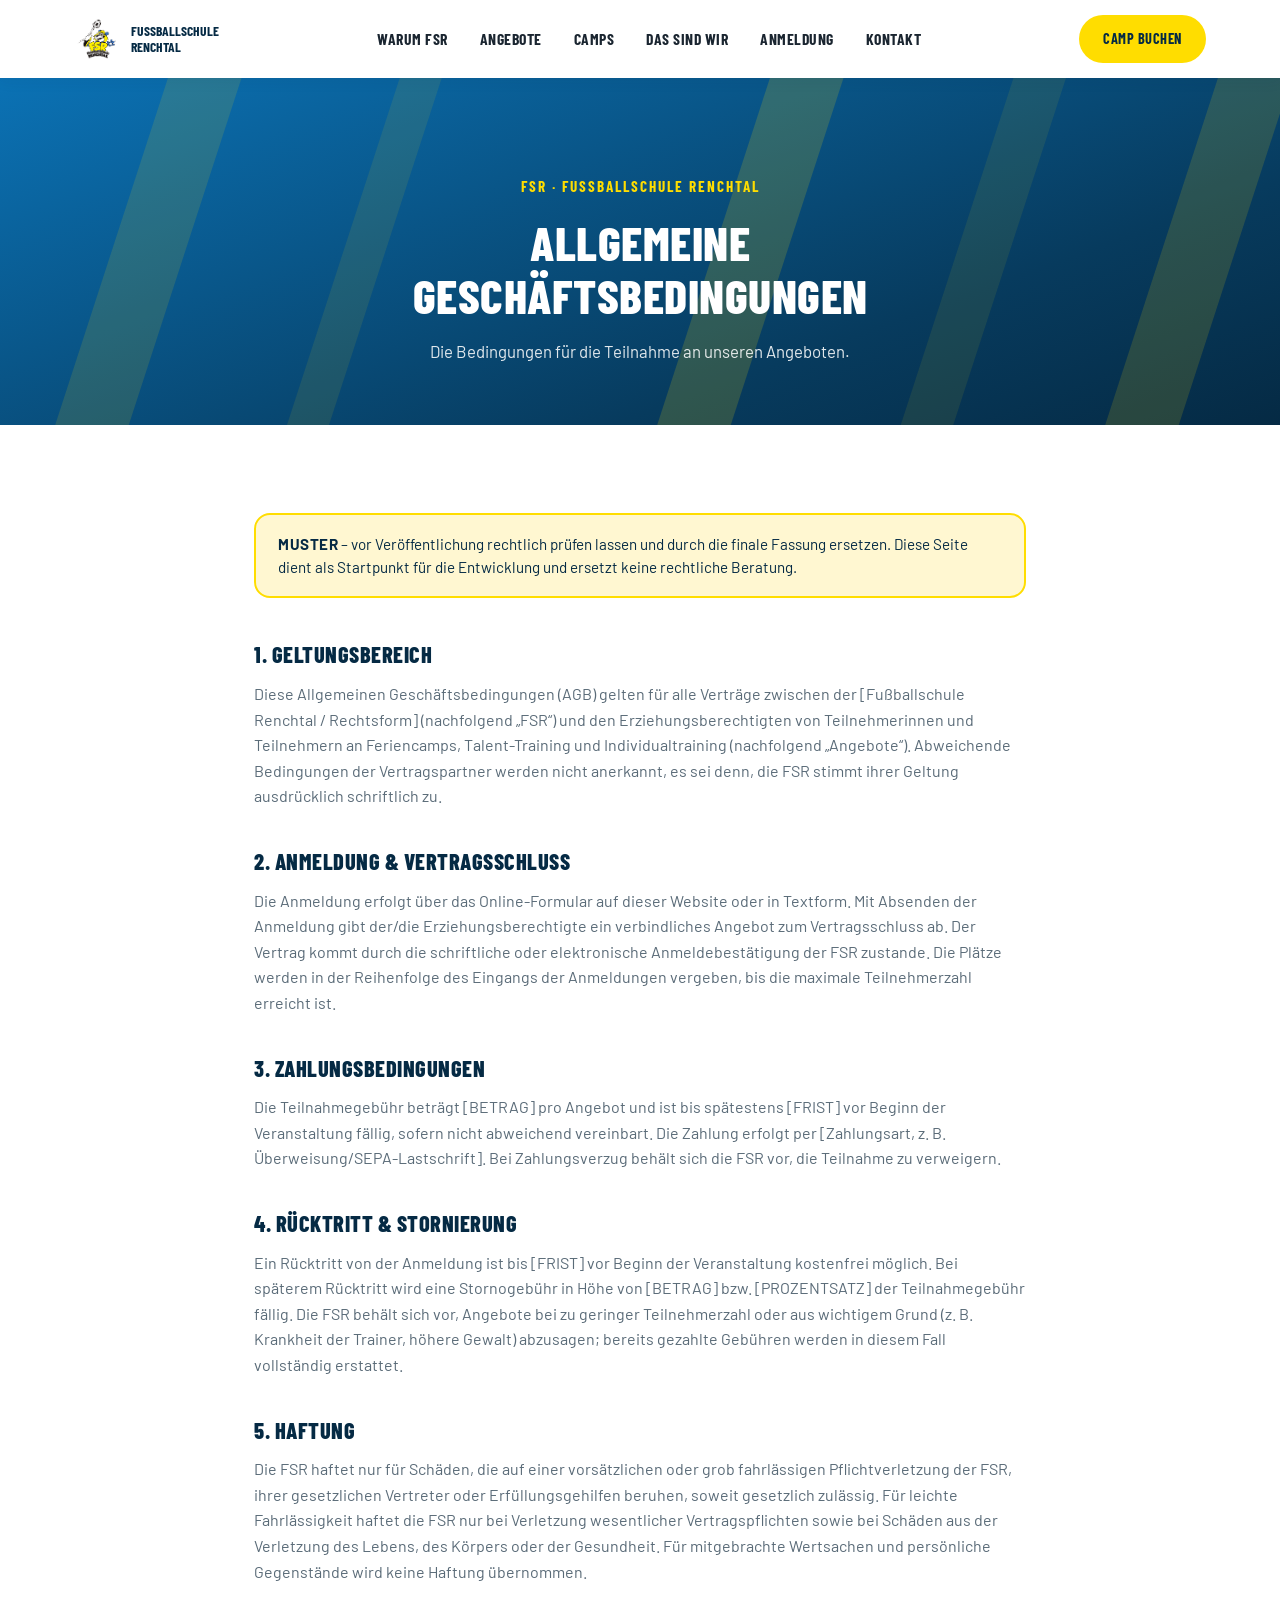
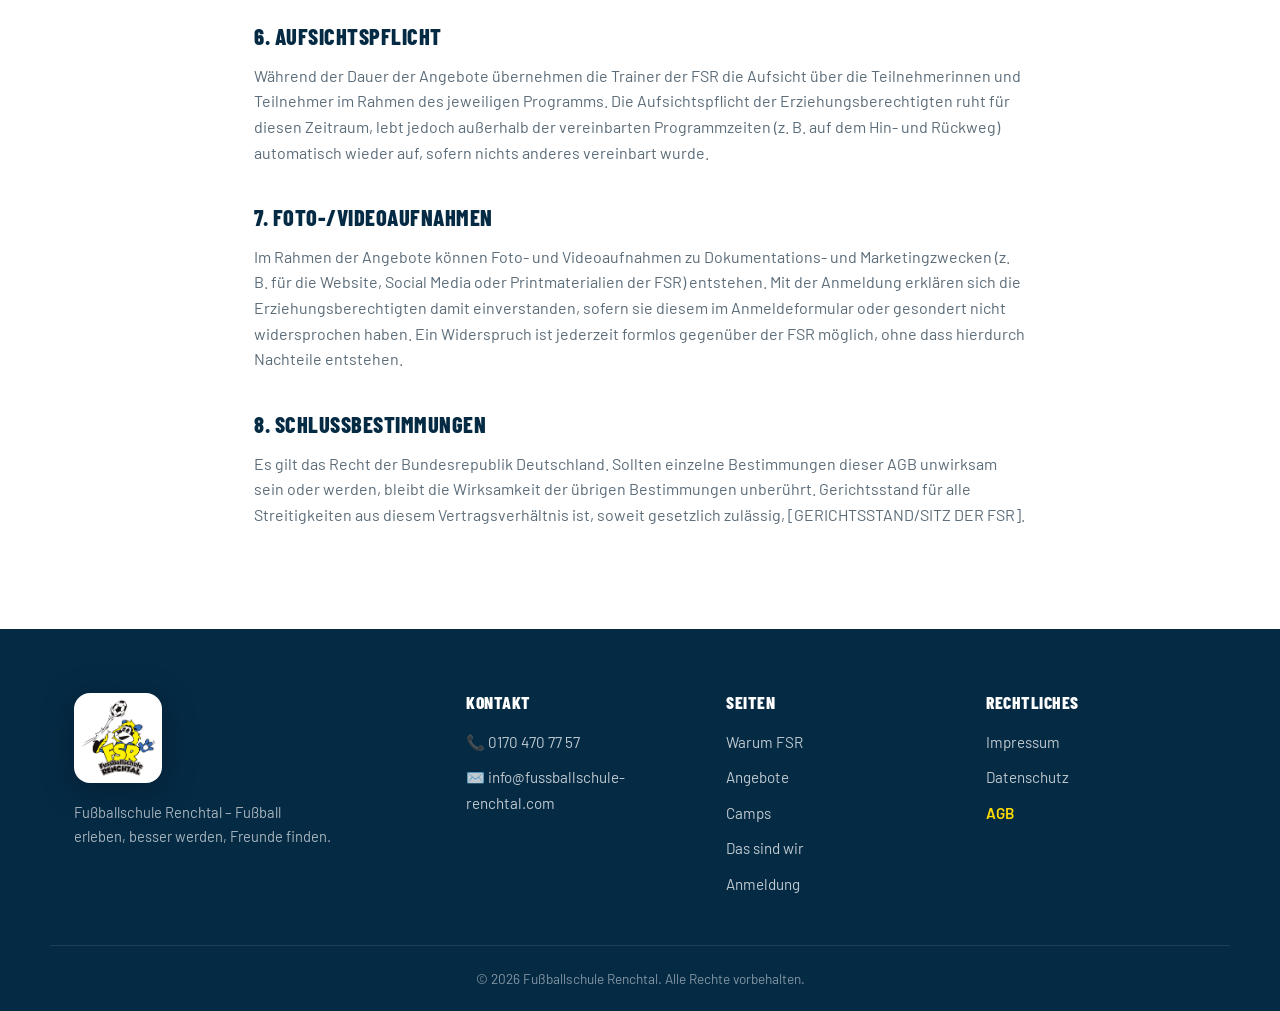
==== agb.html @ b36640fc "Add registration form and legal pages (AGB, Datenschutz, Impressum) New anmeldung.html with a Web3Fo" ====
<!DOCTYPE html>
<html lang="de">
<head>
<meta charset="UTF-8">
<meta name="viewport" content="width=device-width, initial-scale=1.0">
<title>AGB | Fußballschule Renchtal</title>
<meta name="description" content="Allgemeine Geschäftsbedingungen der Fußballschule Renchtal.">
<link rel="preconnect" href="https://fonts.googleapis.com">
<link rel="preconnect" href="https://fonts.gstatic.com" crossorigin>
<link href="https://fonts.googleapis.com/css2?family=Barlow+Condensed:wght@700;800&family=Barlow:wght@400;500;600;700&display=swap" rel="stylesheet">
<link rel="stylesheet" href="css/styles.css">
</head>
<body>

<!-- ================= HEADER ================= -->
<header class="site-header" id="site-header">
  <div class="container header-inner">
    <a href="index.html" class="logo" aria-label="FSR Fußballschule Renchtal - Startseite">
      <img src="fsr-logo.png" alt="FSR Fußballschule Renchtal Logo" class="logo-mark">
      <span class="logo-text">Fußballschule<br>Renchtal</span>
    </a>

    <nav class="main-nav" id="main-nav">
      <ul>
        <li><a href="index.html#warum-fsr">Warum FSR</a></li>
        <li><a href="index.html#angebote">Angebote</a></li>
        <li><a href="index.html#camps">Camps</a></li>
        <li><a href="index.html#das-sind-wir">Das sind wir</a></li>
        <li><a href="anmeldung.html">Anmeldung</a></li>
        <li><a href="index.html#kontakt">Kontakt</a></li>
      </ul>
    </nav>

    <div class="header-actions">
      <a href="anmeldung.html" class="btn btn-yellow btn-small">Camp buchen</a>
      <button class="burger" id="burger" aria-label="Menü öffnen" aria-expanded="false" aria-controls="mobile-nav">
        <span></span><span></span><span></span>
      </button>
    </div>
  </div>

  <!-- Mobile nav -->
  <nav class="mobile-nav" id="mobile-nav">
    <ul>
      <li><a href="index.html#warum-fsr">Warum FSR</a></li>
      <li><a href="index.html#angebote">Angebote</a></li>
      <li><a href="index.html#camps">Camps</a></li>
      <li><a href="index.html#das-sind-wir">Das sind wir</a></li>
      <li><a href="anmeldung.html">Anmeldung</a></li>
      <li><a href="index.html#kontakt">Kontakt</a></li>
      <li><a href="anmeldung.html" class="btn btn-yellow">Camp buchen</a></li>
    </ul>
  </nav>
</header>

<main>

  <!-- ================= PAGE HERO ================= -->
  <section class="page-hero">
    <div class="hero-stripes" aria-hidden="true">
      <span></span><span></span><span></span><span></span><span></span>
    </div>
    <div class="container page-hero-inner">
      <p class="eyebrow reveal">FSR · Fußballschule Renchtal</p>
      <h1 class="page-hero-title reveal">Allgemeine Geschäftsbedingungen</h1>
      <p class="page-hero-subtitle reveal">Die Bedingungen für die Teilnahme an unseren Angeboten.</p>
    </div>
  </section>

  <!-- ================= CONTENT ================= -->
  <section class="legal-content">
    <div class="container legal-container">
      <div class="legal-notice reveal">
        <strong>Muster</strong> – vor Veröffentlichung rechtlich prüfen lassen und durch die finale Fassung ersetzen.
        Diese Seite dient als Startpunkt für die Entwicklung und ersetzt keine rechtliche Beratung.
      </div>

      <article class="legal-article reveal">
        <h2>1. Geltungsbereich</h2>
        <p>Diese Allgemeinen Geschäftsbedingungen (AGB) gelten für alle Verträge zwischen der
          [Fußballschule Renchtal / Rechtsform] (nachfolgend „FSR“) und den Erziehungsberechtigten
          von Teilnehmerinnen und Teilnehmern an Feriencamps, Talent-Training und Individualtraining
          (nachfolgend „Angebote“). Abweichende Bedingungen der Vertragspartner werden nicht anerkannt,
          es sei denn, die FSR stimmt ihrer Geltung ausdrücklich schriftlich zu.</p>

        <h2>2. Anmeldung &amp; Vertragsschluss</h2>
        <p>Die Anmeldung erfolgt über das Online-Formular auf dieser Website oder in Textform. Mit
          Absenden der Anmeldung gibt der/die Erziehungsberechtigte ein verbindliches Angebot zum
          Vertragsschluss ab. Der Vertrag kommt durch die schriftliche oder elektronische
          Anmeldebestätigung der FSR zustande. Die Plätze werden in der Reihenfolge des Eingangs der
          Anmeldungen vergeben, bis die maximale Teilnehmerzahl erreicht ist.</p>

        <h2>3. Zahlungsbedingungen</h2>
        <p>Die Teilnahmegebühr beträgt [BETRAG] pro Angebot und ist bis spätestens [FRIST] vor
          Beginn der Veranstaltung fällig, sofern nicht abweichend vereinbart. Die Zahlung erfolgt
          per [Zahlungsart, z. B. Überweisung/SEPA-Lastschrift]. Bei Zahlungsverzug behält sich die
          FSR vor, die Teilnahme zu verweigern.</p>

        <h2>4. Rücktritt &amp; Stornierung</h2>
        <p>Ein Rücktritt von der Anmeldung ist bis [FRIST] vor Beginn der Veranstaltung kostenfrei
          möglich. Bei späterem Rücktritt wird eine Stornogebühr in Höhe von [BETRAG] bzw. [PROZENTSATZ]
          der Teilnahmegebühr fällig. Die FSR behält sich vor, Angebote bei zu geringer Teilnehmerzahl
          oder aus wichtigem Grund (z. B. Krankheit der Trainer, höhere Gewalt) abzusagen; bereits
          gezahlte Gebühren werden in diesem Fall vollständig erstattet.</p>

        <h2>5. Haftung</h2>
        <p>Die FSR haftet nur für Schäden, die auf einer vorsätzlichen oder grob fahrlässigen
          Pflichtverletzung der FSR, ihrer gesetzlichen Vertreter oder Erfüllungsgehilfen beruhen,
          soweit gesetzlich zulässig. Für leichte Fahrlässigkeit haftet die FSR nur bei Verletzung
          wesentlicher Vertragspflichten sowie bei Schäden aus der Verletzung des Lebens, des Körpers
          oder der Gesundheit. Für mitgebrachte Wertsachen und persönliche Gegenstände wird keine
          Haftung übernommen.</p>

        <h2>6. Aufsichtspflicht</h2>
        <p>Während der Dauer der Angebote übernehmen die Trainer der FSR die Aufsicht über die
          Teilnehmerinnen und Teilnehmer im Rahmen des jeweiligen Programms. Die Aufsichtspflicht der
          Erziehungsberechtigten ruht für diesen Zeitraum, lebt jedoch außerhalb der vereinbarten
          Programmzeiten (z. B. auf dem Hin- und Rückweg) automatisch wieder auf, sofern nichts
          anderes vereinbart wurde.</p>

        <h2>7. Foto-/Videoaufnahmen</h2>
        <p>Im Rahmen der Angebote können Foto- und Videoaufnahmen zu Dokumentations- und
          Marketingzwecken (z. B. für die Website, Social Media oder Printmaterialien der FSR)
          entstehen. Mit der Anmeldung erklären sich die Erziehungsberechtigten damit einverstanden,
          sofern sie diesem im Anmeldeformular oder gesondert nicht widersprochen haben. Ein
          Widerspruch ist jederzeit formlos gegenüber der FSR möglich, ohne dass hierdurch Nachteile
          entstehen.</p>

        <h2>8. Schlussbestimmungen</h2>
        <p>Es gilt das Recht der Bundesrepublik Deutschland. Sollten einzelne Bestimmungen dieser
          AGB unwirksam sein oder werden, bleibt die Wirksamkeit der übrigen Bestimmungen unberührt.
          Gerichtsstand für alle Streitigkeiten aus diesem Vertragsverhältnis ist, soweit gesetzlich
          zulässig, [GERICHTSSTAND/SITZ DER FSR].</p>
      </article>
    </div>
  </section>

</main>

<!-- ================= FOOTER ================= -->
<footer class="site-footer" id="kontakt">
  <div class="container footer-grid">
    <div class="footer-brand">
      <img src="fsr-logo.png" alt="FSR Fußballschule Renchtal Logo" class="footer-logo">
      <p>Fußballschule Renchtal – Fußball erleben, besser werden, Freunde finden.</p>
    </div>

    <div class="footer-col">
      <h3>Kontakt</h3>
      <ul>
        <li><a href="tel:+491704707757">📞 0170&nbsp;470&nbsp;77&nbsp;57</a></li>
        <li><a href="mailto:info@fussballschule-renchtal.com">✉️ info@fussballschule-renchtal.com</a></li>
      </ul>
    </div>

    <div class="footer-col">
      <h3>Seiten</h3>
      <ul>
        <li><a href="index.html#warum-fsr">Warum FSR</a></li>
        <li><a href="index.html#angebote">Angebote</a></li>
        <li><a href="index.html#camps">Camps</a></li>
        <li><a href="index.html#das-sind-wir">Das sind wir</a></li>
        <li><a href="anmeldung.html">Anmeldung</a></li>
      </ul>
    </div>

    <div class="footer-col">
      <h3>Rechtliches</h3>
      <ul>
        <li><a href="impressum.html">Impressum</a></li>
        <li><a href="datenschutz.html">Datenschutz</a></li>
        <li><a href="agb.html" class="active">AGB</a></li>
      </ul>
    </div>
  </div>
  <div class="footer-bottom">
    <p>&copy; 2026 Fußballschule Renchtal. Alle Rechte vorbehalten.</p>
  </div>
</footer>

<script src="js/main.js"></script>
</body>
</html>
---- css/styles.css ----
/* ============ VARIABLES ============ */
:root {
  --blue: #0B72B5;
  --blue-dark: #073B5E;
  --blue-darker: #052A44;
  --yellow: #FFDD00;
  --white: #FFFFFF;
  --text: #1A2530;
  --text-gray: #5A6B78;
  --radius: 16px;
  --radius-sm: 10px;
  --container-width: 1180px;
  --font-heading: "Barlow Condensed", sans-serif;
  --font-body: "Barlow", sans-serif;
}

/* ============ RESET ============ */
* { box-sizing: border-box; margin: 0; padding: 0; }

html { scroll-behavior: smooth; }

body {
  font-family: var(--font-body);
  color: var(--text);
  background: var(--white);
  line-height: 1.6;
  overflow-x: hidden;
}

img, svg { display: block; max-width: 100%; }

a { text-decoration: none; color: inherit; }

ul { list-style: none; }

h1, h2, h3, h4 {
  font-family: var(--font-heading);
  font-weight: 800;
  text-transform: uppercase;
  letter-spacing: 0.5px;
  line-height: 1.1;
}

.container {
  width: 100%;
  max-width: var(--container-width);
  margin: 0 auto;
  padding: 0 24px;
}

section { padding: 88px 0; }

.text-yellow { color: var(--yellow); }

/* ============ BUTTONS ============ */
.btn {
  display: inline-flex;
  align-items: center;
  justify-content: center;
  gap: 8px;
  font-family: var(--font-heading);
  font-weight: 700;
  text-transform: uppercase;
  letter-spacing: 0.5px;
  border-radius: 999px;
  padding: 14px 30px;
  border: 2px solid transparent;
  cursor: pointer;
  transition: transform 0.2s ease, box-shadow 0.2s ease, background 0.2s ease, color 0.2s ease;
  font-size: 1rem;
  white-space: nowrap;
}

.btn:hover { transform: translateY(-2px); }

.btn-yellow {
  background: var(--yellow);
  color: var(--blue-darker);
}
.btn-yellow:hover { box-shadow: 0 8px 20px rgba(255, 221, 0, 0.4); }

.btn-blue {
  background: var(--blue);
  color: var(--white);
}
.btn-blue:hover { box-shadow: 0 8px 20px rgba(11, 114, 181, 0.35); }

.btn-outline {
  background: transparent;
  color: var(--white);
  border-color: rgba(255, 255, 255, 0.6);
}
.btn-outline:hover { background: rgba(255, 255, 255, 0.12); }

.btn-large { padding: 16px 36px; font-size: 1.1rem; }
.btn-small { padding: 10px 22px; font-size: 0.9rem; }

/* ============ REVEAL ANIMATIONS ============ */
.reveal {
  opacity: 0;
  transform: translateY(28px);
  transition: opacity 0.7s ease, transform 0.7s ease;
}
.reveal.in-view {
  opacity: 1;
  transform: translateY(0);
}

/* ============ HEADER ============ */
.site-header {
  position: sticky;
  top: 0;
  z-index: 1000;
  background: var(--white);
  box-shadow: 0 2px 14px rgba(5, 42, 68, 0.08);
}

.header-inner {
  display: flex;
  align-items: center;
  justify-content: space-between;
  height: 78px;
}

.logo {
  display: flex;
  align-items: center;
  gap: 12px;
}

.logo-mark {
  height: 46px;
  width: auto;
  max-height: 46px;
  border-radius: var(--radius-sm);
}

.logo-text {
  font-family: var(--font-heading);
  font-weight: 700;
  text-transform: uppercase;
  font-size: 0.85rem;
  line-height: 1.15;
  color: var(--blue-darker);
}

.main-nav ul {
  display: flex;
  gap: 32px;
}

.main-nav a {
  font-family: var(--font-heading);
  font-weight: 700;
  text-transform: uppercase;
  letter-spacing: 0.5px;
  font-size: 0.98rem;
  color: var(--text);
  transition: color 0.2s ease;
  position: relative;
}

.main-nav a:hover { color: var(--blue); }

.main-nav a.active { color: var(--blue); }
.main-nav a.active::after {
  content: "";
  position: absolute;
  left: 0;
  right: 0;
  bottom: -10px;
  height: 3px;
  border-radius: 999px;
  background: var(--yellow);
}

.mobile-nav a.active { color: var(--blue); }

.header-actions {
  display: flex;
  align-items: center;
  gap: 18px;
}

/* Burger */
.burger {
  display: none;
  flex-direction: column;
  justify-content: space-between;
  width: 28px;
  height: 20px;
  background: transparent;
  border: none;
  cursor: pointer;
  padding: 0;
}
.burger span {
  display: block;
  height: 3px;
  width: 100%;
  background: var(--blue-darker);
  border-radius: 2px;
  transition: transform 0.25s ease, opacity 0.25s ease;
}
.burger.open span:nth-child(1) { transform: translateY(8.5px) rotate(45deg); }
.burger.open span:nth-child(2) { opacity: 0; }
.burger.open span:nth-child(3) { transform: translateY(-8.5px) rotate(-45deg); }

.mobile-nav {
  display: none;
  max-height: 0;
  overflow: hidden;
  background: var(--white);
  transition: max-height 0.3s ease;
  border-top: 1px solid rgba(5, 42, 68, 0.08);
}
.mobile-nav.open { max-height: 420px; }
.mobile-nav ul {
  display: flex;
  flex-direction: column;
  padding: 12px 24px 24px;
  gap: 4px;
}
.mobile-nav a {
  display: block;
  padding: 12px 4px;
  font-family: var(--font-heading);
  font-weight: 700;
  text-transform: uppercase;
  font-size: 1.05rem;
  color: var(--text);
}
.mobile-nav li:last-child { margin-top: 10px; }
.mobile-nav .btn { width: 100%; text-align: center; }

/* ============ HERO ============ */
.hero {
  position: relative;
  background: linear-gradient(160deg, var(--blue) 0%, var(--blue-dark) 70%, var(--blue-darker) 100%);
  overflow: hidden;
  padding: 120px 0 100px;
}

.hero-stripes {
  position: absolute;
  inset: 0;
  z-index: 0;
  pointer-events: none;
}
.hero-stripes span {
  position: absolute;
  top: -20%;
  width: 70px;
  height: 160%;
  background: var(--yellow);
  opacity: 0.12;
  transform: rotate(18deg);
}
.hero-stripes span:nth-child(1) { left: 8%; }
.hero-stripes span:nth-child(2) { left: 26%; opacity: 0.09; width: 40px; }
.hero-stripes span:nth-child(3) { left: 55%; opacity: 0.16; }
.hero-stripes span:nth-child(4) { left: 74%; opacity: 0.08; width: 50px; }
.hero-stripes span:nth-child(5) { left: 90%; opacity: 0.14; }

/* ---- Hero kick scene ---- */
.hero-kick-scene {
  position: absolute;
  inset: 0;
  z-index: 0;
  overflow: hidden;
  pointer-events: none;
  user-select: none;
}

.hero-kick-scene::before {
  content: "";
  position: absolute;
  right: -4%;
  bottom: -8%;
  width: clamp(200px, 24vw, 340px);
  height: clamp(200px, 24vw, 340px);
  background: radial-gradient(circle, rgba(255, 221, 0, 0.18) 0%, rgba(255, 221, 0, 0) 70%);
  filter: blur(4px);
}

.hero-lion {
  position: absolute;
  right: -2%;
  bottom: -4%;
  height: clamp(190px, 24vw, 300px);
  width: auto;
  filter: drop-shadow(0 18px 26px rgba(5, 42, 68, 0.45));
  transform-origin: bottom center;
  animation: heroLionBreathe 5s ease-in-out infinite;
}

.hero-ball {
  position: absolute;
  right: 26%;
  bottom: 54%;
  width: clamp(28px, 3vw, 44px);
  height: auto;
  filter: drop-shadow(0 8px 14px rgba(5, 42, 68, 0.4));
  transform: rotate(-15deg);
  animation: heroBallFloat 3.2s ease-in-out infinite;
}

.hero-streak {
  position: absolute;
  display: block;
  height: 3px;
  width: 60px;
  border-radius: 999px;
  background: linear-gradient(90deg, transparent, var(--yellow) 60%, var(--yellow));
  animation: heroStreakPulse 2.4s ease-in-out infinite;
}
.hero-streak-1 { right: 9%; bottom: 16%; width: 56px; transform: rotate(-50deg); animation-delay: 0s; }
.hero-streak-2 { right: 14%; bottom: 27%; width: 46px; transform: rotate(-48deg); animation-delay: 0.4s; }
.hero-streak-3 { right: 19%; bottom: 38%; width: 36px; transform: rotate(-52deg); animation-delay: 0.8s; }

@keyframes heroLionBreathe {
  0%, 100% { transform: scale(1); }
  50% { transform: scale(1.02); }
}

@keyframes heroBallFloat {
  0%, 100% { transform: translateY(0) rotate(-15deg); }
  50% { transform: translateY(-14px) rotate(-4deg); }
}

@keyframes heroStreakPulse {
  0%, 100% { opacity: 0.25; }
  50% { opacity: 0.7; }
}

@media (prefers-reduced-motion: reduce) {
  .hero-lion, .hero-ball, .hero-streak {
    animation: none;
  }
}

.hero-inner {
  position: relative;
  z-index: 1;
  text-align: center;
  max-width: 820px;
}

.eyebrow {
  font-family: var(--font-heading);
  font-weight: 700;
  text-transform: uppercase;
  letter-spacing: 2px;
  color: var(--yellow);
  font-size: 0.95rem;
  margin-bottom: 18px;
}

.hero-title {
  color: var(--white);
  font-size: clamp(2.4rem, 5.5vw, 4rem);
  margin-bottom: 22px;
}

.hero-subtitle {
  color: rgba(255, 255, 255, 0.88);
  font-size: 1.15rem;
  max-width: 620px;
  margin: 0 auto 36px;
}

.hero-buttons {
  display: flex;
  justify-content: center;
  gap: 18px;
  flex-wrap: wrap;
  margin-bottom: 28px;
}

/* ============ SECTION HEADINGS ============ */
.section-eyebrow {
  font-family: var(--font-heading);
  font-weight: 700;
  text-transform: uppercase;
  letter-spacing: 2px;
  color: var(--blue);
  font-size: 0.9rem;
  text-align: center;
  margin-bottom: 10px;
}

.section-title {
  text-align: center;
  font-size: clamp(1.8rem, 3.6vw, 2.6rem);
  color: var(--blue-darker);
  margin-bottom: 50px;
}
.section-title.light { color: var(--white); }

/* ============ WARUM FSR ============ */
.warum-fsr { background: #F4F8FB; }

.warum-grid {
  display: grid;
  grid-template-columns: repeat(4, 1fr);
  gap: 24px;
}

.warum-card {
  background: var(--white);
  border-radius: var(--radius);
  padding: 30px 24px;
  text-align: center;
  box-shadow: 0 8px 22px rgba(5, 42, 68, 0.08);
  transition: transform 0.25s ease, box-shadow 0.25s ease;
}
.warum-card:hover {
  transform: translateY(-4px);
  box-shadow: 0 14px 30px rgba(5, 42, 68, 0.13);
}

.warum-icon {
  display: inline-flex;
  align-items: center;
  justify-content: center;
  width: 58px;
  height: 58px;
  border-radius: 50%;
  background: rgba(11, 114, 181, 0.1);
  font-size: 1.6rem;
  margin-bottom: 16px;
}

.warum-card h3 {
  font-size: 1.2rem;
  color: var(--blue-darker);
  margin-bottom: 8px;
}

.warum-card p {
  color: var(--text-gray);
  font-size: 0.92rem;
}

/* ============ ANGEBOTE ============ */
.card-grid {
  display: grid;
  grid-template-columns: repeat(3, 1fr);
  gap: 28px;
}

.card {
  background: var(--white);
  border-radius: var(--radius);
  overflow: hidden;
  box-shadow: 0 10px 30px rgba(5, 42, 68, 0.1);
  transition: transform 0.25s ease, box-shadow 0.25s ease;
}
.card:hover {
  transform: translateY(-6px);
  box-shadow: 0 18px 40px rgba(5, 42, 68, 0.16);
}

.card-photo {
  position: relative;
  height: 180px;
  background: linear-gradient(135deg, var(--blue) 0%, var(--blue-dark) 100%);
  display: flex;
  align-items: center;
  justify-content: center;
}
.card-photo svg {
  width: 54px;
  height: 54px;
  fill: rgba(255, 255, 255, 0.28);
}
.card-photo::after {
  content: attr(data-label);
  position: absolute;
  bottom: 14px;
  left: 14px;
  font-family: var(--font-heading);
  font-weight: 700;
  text-transform: uppercase;
  letter-spacing: 0.5px;
  color: var(--white);
  font-size: 0.85rem;
  background: rgba(5, 42, 68, 0.35);
  padding: 4px 12px;
  border-radius: 999px;
}

.card-body { padding: 28px; }

.card-body h3 {
  color: var(--blue-darker);
  font-size: 1.5rem;
  margin-bottom: 10px;
}

.card-body p {
  color: var(--text-gray);
  font-size: 0.98rem;
  margin-bottom: 20px;
}

/* ============ DAS SIND WIR ============ */
.dsw-grid {
  display: grid;
  grid-template-columns: 1fr 1fr;
  gap: 56px;
  align-items: center;
}

.dsw-photo {
  aspect-ratio: 4 / 3;
  border: 2px dashed rgba(11, 114, 181, 0.35);
  border-radius: var(--radius);
  background: #F4F8FB;
  display: flex;
  align-items: center;
  justify-content: center;
  text-align: center;
  padding: 24px;
}

.dsw-photo span {
  font-family: var(--font-heading);
  font-weight: 700;
  text-transform: uppercase;
  letter-spacing: 0.5px;
  color: var(--text-gray);
  font-size: 1rem;
}

.dsw-eyebrow { text-align: left; margin-bottom: 8px; }

.dsw-title {
  font-size: clamp(1.8rem, 3.6vw, 2.6rem);
  color: var(--blue-darker);
  margin-bottom: 20px;
}

.dsw-content p {
  color: var(--text-gray);
  font-size: 1.02rem;
  margin-bottom: 18px;
}

.dsw-content .btn { margin-top: 8px; }

/* ============ CTA BAND ============ */
.cta-band {
  background: var(--yellow);
  padding: 64px 0;
}

.cta-inner {
  text-align: center;
  max-width: 620px;
  margin: 0 auto;
}

.cta-inner h2 {
  color: var(--blue-darker);
  font-size: clamp(1.8rem, 4vw, 2.6rem);
  margin-bottom: 14px;
}

.cta-inner p {
  color: var(--blue-darker);
  opacity: 0.85;
  margin-bottom: 28px;
  font-size: 1.05rem;
}

/* ============ FOOTER ============ */
.site-footer {
  background: var(--blue-darker);
  color: rgba(255, 255, 255, 0.85);
  padding: 64px 0 0;
}

.footer-grid {
  display: grid;
  grid-template-columns: 1.6fr 1fr 1fr 1fr;
  gap: 40px;
  padding-bottom: 48px;
  border-bottom: 1px solid rgba(255, 255, 255, 0.1);
}

.footer-logo {
  height: 90px;
  width: auto;
  border-radius: var(--radius);
  filter: drop-shadow(0 6px 16px rgba(0, 0, 0, 0.25));
}

.footer-brand p {
  margin-top: 18px;
  font-size: 0.92rem;
  color: rgba(255, 255, 255, 0.65);
  max-width: 260px;
}

.footer-col h3 {
  font-size: 1.1rem;
  color: var(--white);
  margin-bottom: 16px;
}

.footer-col ul {
  display: flex;
  flex-direction: column;
  gap: 10px;
}

.footer-col a {
  font-size: 0.95rem;
  color: rgba(255, 255, 255, 0.75);
  transition: color 0.2s ease;
}
.footer-col a:hover { color: var(--yellow); }
.footer-col a.active { color: var(--yellow); font-weight: 600; }

.footer-bottom {
  text-align: center;
  padding: 22px 0;
  font-size: 0.85rem;
  color: rgba(255, 255, 255, 0.5);
}

/* ============ PAGE HERO (subpages) ============ */
.page-hero {
  position: relative;
  background: linear-gradient(160deg, var(--blue) 0%, var(--blue-dark) 70%, var(--blue-darker) 100%);
  overflow: hidden;
  padding: 96px 0 60px;
}

.page-hero-inner {
  position: relative;
  z-index: 1;
  text-align: center;
  max-width: 720px;
  margin: 0 auto;
}

.page-hero-title {
  color: var(--white);
  font-size: clamp(2rem, 4.5vw, 3rem);
  margin-bottom: 16px;
}

.page-hero-subtitle {
  color: rgba(255, 255, 255, 0.88);
  font-size: 1.05rem;
}

/* ============ LEGAL CONTENT PAGES ============ */
.legal-content { background: var(--white); }

.legal-container { max-width: 820px; }

.legal-notice {
  background: #FFF7D1;
  border: 2px solid var(--yellow);
  color: var(--blue-darker);
  border-radius: var(--radius);
  padding: 18px 22px;
  font-size: 0.95rem;
  line-height: 1.5;
  margin-bottom: 44px;
}
.legal-notice strong { text-transform: uppercase; letter-spacing: 0.5px; }

.legal-article h2 {
  color: var(--blue-darker);
  font-size: 1.4rem;
  margin: 40px 0 14px;
}
.legal-article h2:first-child { margin-top: 0; }

.legal-article p {
  color: var(--text-gray);
  font-size: 1rem;
  margin-bottom: 14px;
}

.legal-article ul {
  list-style: disc;
  padding-left: 22px;
  margin-bottom: 14px;
}
.legal-article ul li {
  color: var(--text-gray);
  font-size: 1rem;
  margin-bottom: 6px;
}

.legal-article strong { color: var(--text); }

.legal-article a { color: var(--blue); text-decoration: underline; }

/* ============ ANMELDUNG FORM ============ */
.anmeldung-form-section { background: #F4F8FB; }

.form-container { max-width: 720px; }

.anmeldung-form {
  background: var(--white);
  border-radius: var(--radius);
  box-shadow: 0 10px 30px rgba(5, 42, 68, 0.1);
  padding: 40px;
  display: flex;
  flex-direction: column;
  gap: 22px;
}

.form-grid {
  display: grid;
  grid-template-columns: 1fr 1fr;
  gap: 22px;
}

.form-row {
  display: flex;
  flex-direction: column;
  gap: 8px;
}

.form-row label {
  font-family: var(--font-heading);
  font-weight: 700;
  text-transform: uppercase;
  letter-spacing: 0.3px;
  font-size: 0.85rem;
  color: var(--blue-darker);
}

.form-row input,
.form-row select,
.form-row textarea {
  font-family: var(--font-body);
  font-size: 1rem;
  color: var(--text);
  padding: 12px 14px;
  border: 2px solid #E1E8ED;
  border-radius: var(--radius-sm);
  background: var(--white);
  transition: border-color 0.2s ease;
  width: 100%;
}

.form-row input:focus,
.form-row select:focus,
.form-row textarea:focus {
  outline: none;
  border-color: var(--blue);
}

.form-row textarea { resize: vertical; min-height: 100px; }

.form-checkbox-row {
  display: flex;
  align-items: flex-start;
  gap: 10px;
  font-size: 0.92rem;
  color: var(--text-gray);
}

.form-checkbox-row input[type="checkbox"] {
  margin-top: 4px;
  width: 18px;
  height: 18px;
  accent-color: var(--blue);
  flex-shrink: 0;
}

.form-checkbox-row a { color: var(--blue); text-decoration: underline; }

.form-submit { align-self: center; margin-top: 8px; }

.form-status {
  text-align: center;
  font-weight: 600;
  font-size: 0.95rem;
  min-height: 1.2em;
}
.form-status.success { color: #1B7A3D; }
.form-status.error { color: #C0392B; }

/* ============ RESPONSIVE ============ */
@media (max-width: 900px) {
  .card-grid,
  .warum-grid {
    grid-template-columns: repeat(2, 1fr);
  }
  .footer-grid {
    grid-template-columns: repeat(2, 1fr);
  }
  .dsw-grid {
    grid-template-columns: 1fr;
    gap: 32px;
  }
  .dsw-eyebrow, .dsw-title, .dsw-content p { text-align: center; }
  .dsw-content { text-align: center; }
  .dsw-content .btn { margin-left: auto; margin-right: auto; }

  .hero-ball { right: 18%; bottom: 34%; }
  .hero-streak-1 { right: 6%; bottom: 10%; }
  .hero-streak-2 { right: 10%; bottom: 18%; }
  .hero-streak-3 { right: 14%; bottom: 26%; }
}

@media (max-width: 768px) {
  section { padding: 64px 0; }

  .main-nav { display: none; }
  .header-actions .btn-small { display: none; }
  .burger { display: flex; }
  .mobile-nav { display: block; }

  .hero { padding: 90px 0 76px; }
  .hero-buttons { flex-direction: column; align-items: center; }
  .hero-buttons .btn { width: 100%; max-width: 320px; }

  .hero-streak { display: none; }
  .hero-kick-scene::before { display: none; }
  .hero-lion {
    height: 130px;
    right: -6px;
    bottom: -6px;
  }
  .hero-ball {
    width: 26px;
    right: 20%;
    bottom: 30%;
  }

  .footer-logo { height: 70px; }

  .page-hero { padding: 76px 0 48px; }

  .form-grid { grid-template-columns: 1fr; }
  .anmeldung-form { padding: 26px 22px; }
}

@media (max-width: 560px) {
  .card-grid,
  .warum-grid,
  .footer-grid {
    grid-template-columns: 1fr;
  }
  .logo-text { display: none; }
}
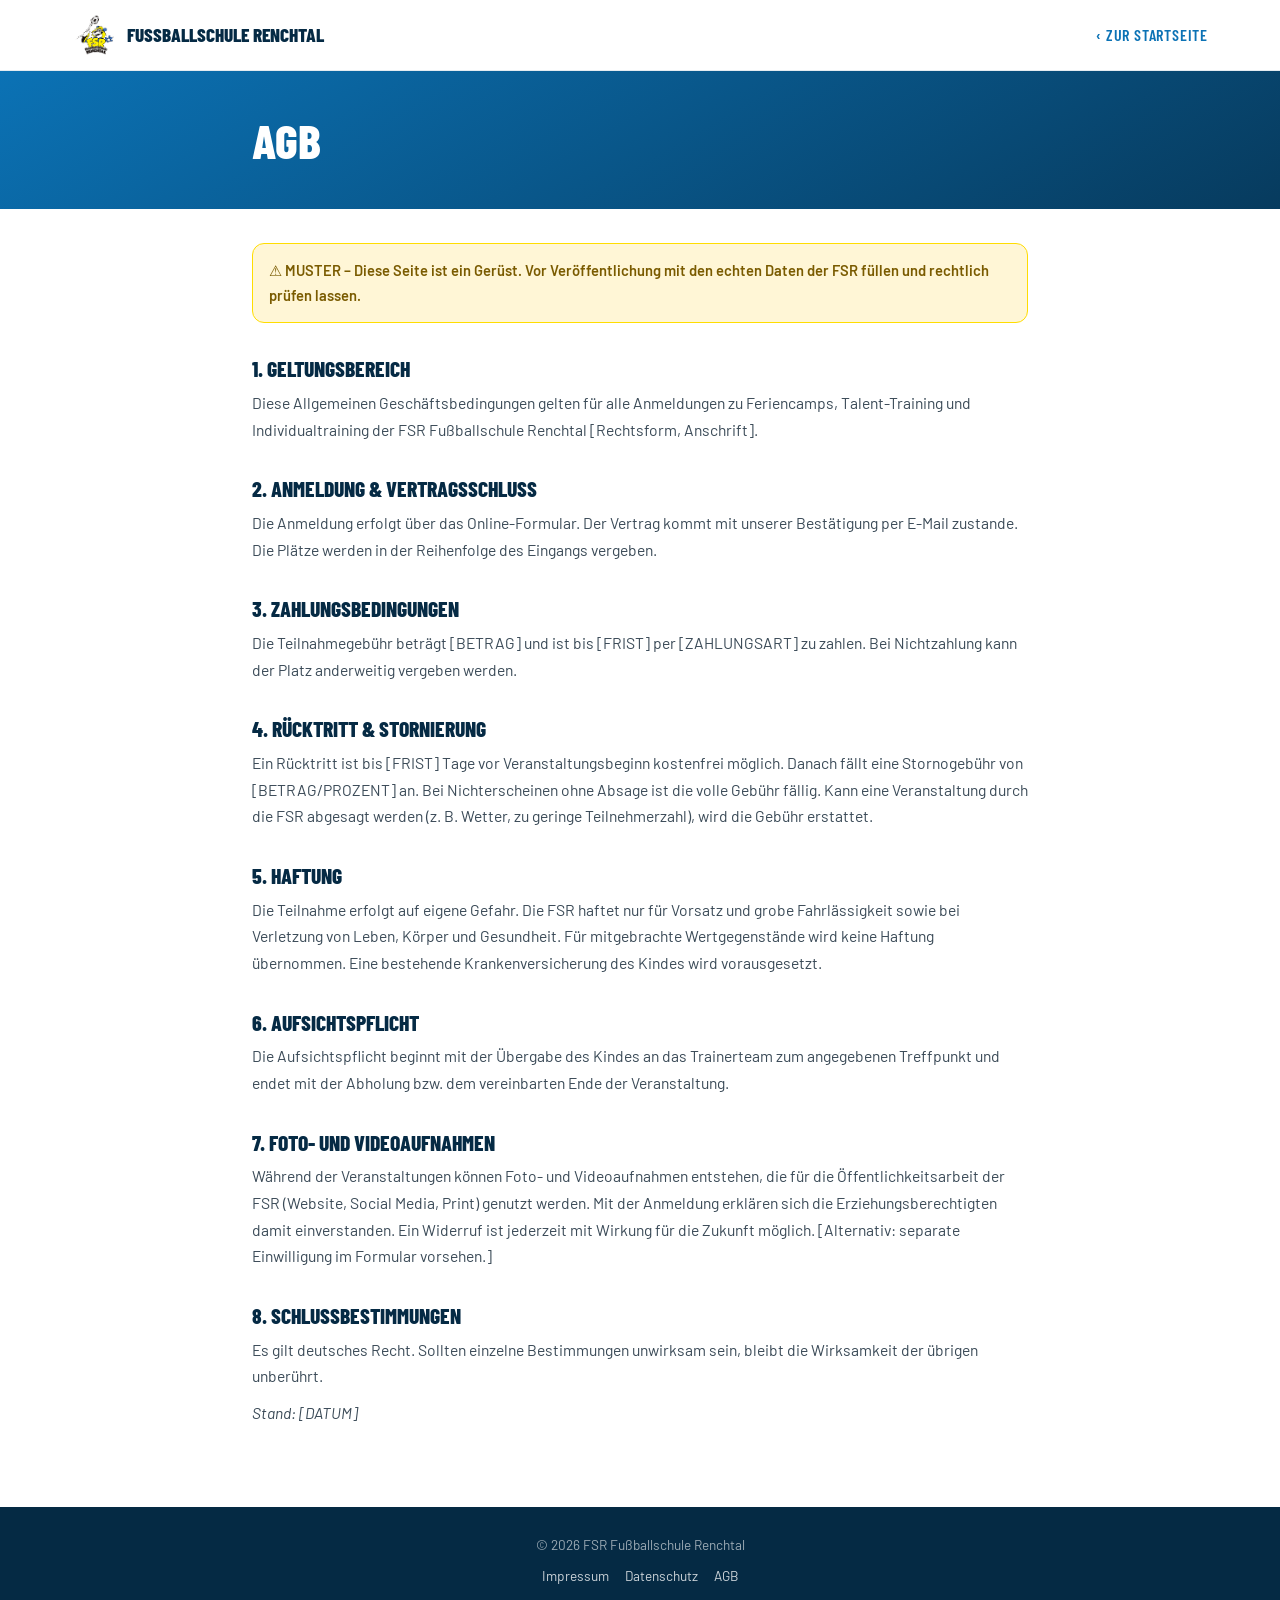
==== commit fed4157e: "Add files via upload" ====
--- a/agb.html
+++ b/agb.html
@@ -1,183 +1,35 @@
-<!DOCTYPE html>
-<html lang="de">
-<head>
-<meta charset="UTF-8">
-<meta name="viewport" content="width=device-width, initial-scale=1.0">
-<title>AGB | Fußballschule Renchtal</title>
-<meta name="description" content="Allgemeine Geschäftsbedingungen der Fußballschule Renchtal.">
-<link rel="preconnect" href="https://fonts.googleapis.com">
-<link rel="preconnect" href="https://fonts.gstatic.com" crossorigin>
-<link href="https://fonts.googleapis.com/css2?family=Barlow+Condensed:wght@700;800&family=Barlow:wght@400;500;600;700&display=swap" rel="stylesheet">
-<link rel="stylesheet" href="css/styles.css">
-</head>
-<body>
-
-<!-- ================= HEADER ================= -->
-<header class="site-header" id="site-header">
-  <div class="container header-inner">
-    <a href="index.html" class="logo" aria-label="FSR Fußballschule Renchtal - Startseite">
-      <img src="fsr-logo.png" alt="FSR Fußballschule Renchtal Logo" class="logo-mark">
-      <span class="logo-text">Fußballschule<br>Renchtal</span>
-    </a>
-
-    <nav class="main-nav" id="main-nav">
-      <ul>
-        <li><a href="index.html#warum-fsr">Warum FSR</a></li>
-        <li><a href="index.html#angebote">Angebote</a></li>
-        <li><a href="index.html#camps">Camps</a></li>
-        <li><a href="index.html#das-sind-wir">Das sind wir</a></li>
-        <li><a href="anmeldung.html">Anmeldung</a></li>
-        <li><a href="index.html#kontakt">Kontakt</a></li>
-      </ul>
-    </nav>
-
-    <div class="header-actions">
-      <a href="anmeldung.html" class="btn btn-yellow btn-small">Camp buchen</a>
-      <button class="burger" id="burger" aria-label="Menü öffnen" aria-expanded="false" aria-controls="mobile-nav">
-        <span></span><span></span><span></span>
-      </button>
-    </div>
-  </div>
-
-  <!-- Mobile nav -->
-  <nav class="mobile-nav" id="mobile-nav">
-    <ul>
-      <li><a href="index.html#warum-fsr">Warum FSR</a></li>
-      <li><a href="index.html#angebote">Angebote</a></li>
-      <li><a href="index.html#camps">Camps</a></li>
-      <li><a href="index.html#das-sind-wir">Das sind wir</a></li>
-      <li><a href="anmeldung.html">Anmeldung</a></li>
-      <li><a href="index.html#kontakt">Kontakt</a></li>
-      <li><a href="anmeldung.html" class="btn btn-yellow">Camp buchen</a></li>
-    </ul>
-  </nav>
-</header>
-
-<main>
-
-  <!-- ================= PAGE HERO ================= -->
-  <section class="page-hero">
-    <div class="hero-stripes" aria-hidden="true">
-      <span></span><span></span><span></span><span></span><span></span>
-    </div>
-    <div class="container page-hero-inner">
-      <p class="eyebrow reveal">FSR · Fußballschule Renchtal</p>
-      <h1 class="page-hero-title reveal">Allgemeine Geschäftsbedingungen</h1>
-      <p class="page-hero-subtitle reveal">Die Bedingungen für die Teilnahme an unseren Angeboten.</p>
-    </div>
-  </section>
-
-  <!-- ================= CONTENT ================= -->
-  <section class="legal-content">
-    <div class="container legal-container">
-      <div class="legal-notice reveal">
-        <strong>Muster</strong> – vor Veröffentlichung rechtlich prüfen lassen und durch die finale Fassung ersetzen.
-        Diese Seite dient als Startpunkt für die Entwicklung und ersetzt keine rechtliche Beratung.
-      </div>
-
-      <article class="legal-article reveal">
-        <h2>1. Geltungsbereich</h2>
-        <p>Diese Allgemeinen Geschäftsbedingungen (AGB) gelten für alle Verträge zwischen der
-          [Fußballschule Renchtal / Rechtsform] (nachfolgend „FSR“) und den Erziehungsberechtigten
-          von Teilnehmerinnen und Teilnehmern an Feriencamps, Talent-Training und Individualtraining
-          (nachfolgend „Angebote“). Abweichende Bedingungen der Vertragspartner werden nicht anerkannt,
-          es sei denn, die FSR stimmt ihrer Geltung ausdrücklich schriftlich zu.</p>
-
-        <h2>2. Anmeldung &amp; Vertragsschluss</h2>
-        <p>Die Anmeldung erfolgt über das Online-Formular auf dieser Website oder in Textform. Mit
-          Absenden der Anmeldung gibt der/die Erziehungsberechtigte ein verbindliches Angebot zum
-          Vertragsschluss ab. Der Vertrag kommt durch die schriftliche oder elektronische
-          Anmeldebestätigung der FSR zustande. Die Plätze werden in der Reihenfolge des Eingangs der
-          Anmeldungen vergeben, bis die maximale Teilnehmerzahl erreicht ist.</p>
-
-        <h2>3. Zahlungsbedingungen</h2>
-        <p>Die Teilnahmegebühr beträgt [BETRAG] pro Angebot und ist bis spätestens [FRIST] vor
-          Beginn der Veranstaltung fällig, sofern nicht abweichend vereinbart. Die Zahlung erfolgt
-          per [Zahlungsart, z. B. Überweisung/SEPA-Lastschrift]. Bei Zahlungsverzug behält sich die
-          FSR vor, die Teilnahme zu verweigern.</p>
-
-        <h2>4. Rücktritt &amp; Stornierung</h2>
-        <p>Ein Rücktritt von der Anmeldung ist bis [FRIST] vor Beginn der Veranstaltung kostenfrei
-          möglich. Bei späterem Rücktritt wird eine Stornogebühr in Höhe von [BETRAG] bzw. [PROZENTSATZ]
-          der Teilnahmegebühr fällig. Die FSR behält sich vor, Angebote bei zu geringer Teilnehmerzahl
-          oder aus wichtigem Grund (z. B. Krankheit der Trainer, höhere Gewalt) abzusagen; bereits
-          gezahlte Gebühren werden in diesem Fall vollständig erstattet.</p>
-
-        <h2>5. Haftung</h2>
-        <p>Die FSR haftet nur für Schäden, die auf einer vorsätzlichen oder grob fahrlässigen
-          Pflichtverletzung der FSR, ihrer gesetzlichen Vertreter oder Erfüllungsgehilfen beruhen,
-          soweit gesetzlich zulässig. Für leichte Fahrlässigkeit haftet die FSR nur bei Verletzung
-          wesentlicher Vertragspflichten sowie bei Schäden aus der Verletzung des Lebens, des Körpers
-          oder der Gesundheit. Für mitgebrachte Wertsachen und persönliche Gegenstände wird keine
-          Haftung übernommen.</p>
-
-        <h2>6. Aufsichtspflicht</h2>
-        <p>Während der Dauer der Angebote übernehmen die Trainer der FSR die Aufsicht über die
-          Teilnehmerinnen und Teilnehmer im Rahmen des jeweiligen Programms. Die Aufsichtspflicht der
-          Erziehungsberechtigten ruht für diesen Zeitraum, lebt jedoch außerhalb der vereinbarten
-          Programmzeiten (z. B. auf dem Hin- und Rückweg) automatisch wieder auf, sofern nichts
-          anderes vereinbart wurde.</p>
-
-        <h2>7. Foto-/Videoaufnahmen</h2>
-        <p>Im Rahmen der Angebote können Foto- und Videoaufnahmen zu Dokumentations- und
-          Marketingzwecken (z. B. für die Website, Social Media oder Printmaterialien der FSR)
-          entstehen. Mit der Anmeldung erklären sich die Erziehungsberechtigten damit einverstanden,
-          sofern sie diesem im Anmeldeformular oder gesondert nicht widersprochen haben. Ein
-          Widerspruch ist jederzeit formlos gegenüber der FSR möglich, ohne dass hierdurch Nachteile
-          entstehen.</p>
-
-        <h2>8. Schlussbestimmungen</h2>
-        <p>Es gilt das Recht der Bundesrepublik Deutschland. Sollten einzelne Bestimmungen dieser
-          AGB unwirksam sein oder werden, bleibt die Wirksamkeit der übrigen Bestimmungen unberührt.
-          Gerichtsstand für alle Streitigkeiten aus diesem Vertragsverhältnis ist, soweit gesetzlich
-          zulässig, [GERICHTSSTAND/SITZ DER FSR].</p>
-      </article>
-    </div>
-  </section>
-
-</main>
-
-<!-- ================= FOOTER ================= -->
-<footer class="site-footer" id="kontakt">
-  <div class="container footer-grid">
-    <div class="footer-brand">
-      <img src="fsr-logo.png" alt="FSR Fußballschule Renchtal Logo" class="footer-logo">
-      <p>Fußballschule Renchtal – Fußball erleben, besser werden, Freunde finden.</p>
-    </div>
-
-    <div class="footer-col">
-      <h3>Kontakt</h3>
-      <ul>
-        <li><a href="tel:+491704707757">📞 0170&nbsp;470&nbsp;77&nbsp;57</a></li>
-        <li><a href="mailto:info@fussballschule-renchtal.com">✉️ info@fussballschule-renchtal.com</a></li>
-      </ul>
-    </div>
-
-    <div class="footer-col">
-      <h3>Seiten</h3>
-      <ul>
-        <li><a href="index.html#warum-fsr">Warum FSR</a></li>
-        <li><a href="index.html#angebote">Angebote</a></li>
-        <li><a href="index.html#camps">Camps</a></li>
-        <li><a href="index.html#das-sind-wir">Das sind wir</a></li>
-        <li><a href="anmeldung.html">Anmeldung</a></li>
-      </ul>
-    </div>
-
-    <div class="footer-col">
-      <h3>Rechtliches</h3>
-      <ul>
-        <li><a href="impressum.html">Impressum</a></li>
-        <li><a href="datenschutz.html">Datenschutz</a></li>
-        <li><a href="agb.html" class="active">AGB</a></li>
-      </ul>
-    </div>
-  </div>
-  <div class="footer-bottom">
-    <p>&copy; 2026 Fußballschule Renchtal. Alle Rechte vorbehalten.</p>
-  </div>
-</footer>
-
-<script src="js/main.js"></script>
-</body>
-</html>
+<!DOCTYPE html><html lang="de"><head><meta charset="UTF-8"><meta name="viewport" content="width=device-width, initial-scale=1.0"><title>AGB – FSR Fußballschule Renchtal</title><link rel="preconnect" href="https://fonts.googleapis.com"><link rel="preconnect" href="https://fonts.gstatic.com" crossorigin><link href="https://fonts.googleapis.com/css2?family=Barlow+Condensed:wght@700;800&family=Barlow:wght@400;500;600&display=swap" rel="stylesheet"><style>
+:root{--blue:#0B72B5;--deep:#073B5E;--ink:#052A44;--yel:#FFDD00;--grey:#5A6B78;--line:#E4EBF0;--wash:#F4F8FB}
+*{margin:0;padding:0;box-sizing:border-box}
+body{font-family:'Barlow',system-ui,sans-serif;color:#1A2530;background:#fff;line-height:1.7;-webkit-font-smoothing:antialiased}
+h1,h2{font-family:'Barlow Condensed',sans-serif;font-weight:800;text-transform:uppercase;color:var(--ink);line-height:1.05}
+h1{font-size:clamp(2rem,7vw,3rem)}
+h2{font-size:1.35rem;margin:34px 0 10px}
+p,li{color:#3A4A57;font-size:.98rem;margin-bottom:10px}
+ul{padding-left:22px}
+.wrap{max-width:820px;margin:0 auto;padding:0 22px}
+a{color:var(--blue)}
+header{position:sticky;top:0;background:rgba(255,255,255,.93);backdrop-filter:blur(12px);border-bottom:1px solid var(--line);z-index:60}
+.nav{display:flex;align-items:center;justify-content:space-between;height:70px;max-width:1180px;margin:0 auto;padding:0 22px}
+.brand{display:flex;align-items:center;gap:10px;text-decoration:none}
+.brand img{height:46px}
+.brand span{font-family:'Barlow Condensed';font-weight:800;font-size:1.2rem;color:var(--ink);text-transform:uppercase}
+.back{font-family:'Barlow Condensed';font-weight:600;text-transform:uppercase;letter-spacing:.05em;color:var(--blue);text-decoration:none}
+.head{background:linear-gradient(150deg,var(--blue),var(--deep));color:#fff;padding:44px 0;margin-bottom:34px}
+.head h1{color:#fff}
+.muster{background:#FFF6D6;border:1.5px solid var(--yel);border-radius:12px;padding:14px 16px;margin-bottom:28px;font-size:.92rem;color:#7A5B00;font-weight:600}
+main{padding-bottom:70px}
+footer{background:var(--ink);color:rgba(255,255,255,.6);text-align:center;padding:26px 0;font-size:.85rem}
+footer nav{display:flex;gap:16px;justify-content:center;margin-top:8px}
+footer a{color:rgba(255,255,255,.8);text-decoration:none}
+</style></head><body><header><div class="nav"><a href="index.html" class="brand"><img src="fsr-logo.png" alt="FSR" onerror="this.style.display='none'"><span>Fußballschule Renchtal</span></a><a href="index.html" class="back">‹ Zur Startseite</a></div></header><div class="head"><div class="wrap"><h1>AGB</h1></div></div><main><div class="wrap"><div class="muster">⚠️ MUSTER – Diese Seite ist ein Gerüst. Vor Veröffentlichung mit den echten Daten der FSR füllen und rechtlich prüfen lassen.</div>
+<h2>1. Geltungsbereich</h2><p>Diese Allgemeinen Geschäftsbedingungen gelten für alle Anmeldungen zu Feriencamps, Talent-Training und Individualtraining der FSR Fußballschule Renchtal [Rechtsform, Anschrift].</p>
+<h2>2. Anmeldung & Vertragsschluss</h2><p>Die Anmeldung erfolgt über das Online-Formular. Der Vertrag kommt mit unserer Bestätigung per E-Mail zustande. Die Plätze werden in der Reihenfolge des Eingangs vergeben.</p>
+<h2>3. Zahlungsbedingungen</h2><p>Die Teilnahmegebühr beträgt [BETRAG] und ist bis [FRIST] per [ZAHLUNGSART] zu zahlen. Bei Nichtzahlung kann der Platz anderweitig vergeben werden.</p>
+<h2>4. Rücktritt & Stornierung</h2><p>Ein Rücktritt ist bis [FRIST] Tage vor Veranstaltungsbeginn kostenfrei möglich. Danach fällt eine Stornogebühr von [BETRAG/PROZENT] an. Bei Nichterscheinen ohne Absage ist die volle Gebühr fällig. Kann eine Veranstaltung durch die FSR abgesagt werden (z. B. Wetter, zu geringe Teilnehmerzahl), wird die Gebühr erstattet.</p>
+<h2>5. Haftung</h2><p>Die Teilnahme erfolgt auf eigene Gefahr. Die FSR haftet nur für Vorsatz und grobe Fahrlässigkeit sowie bei Verletzung von Leben, Körper und Gesundheit. Für mitgebrachte Wertgegenstände wird keine Haftung übernommen. Eine bestehende Krankenversicherung des Kindes wird vorausgesetzt.</p>
+<h2>6. Aufsichtspflicht</h2><p>Die Aufsichtspflicht beginnt mit der Übergabe des Kindes an das Trainerteam zum angegebenen Treffpunkt und endet mit der Abholung bzw. dem vereinbarten Ende der Veranstaltung.</p>
+<h2>7. Foto- und Videoaufnahmen</h2><p>Während der Veranstaltungen können Foto- und Videoaufnahmen entstehen, die für die Öffentlichkeitsarbeit der FSR (Website, Social Media, Print) genutzt werden. Mit der Anmeldung erklären sich die Erziehungsberechtigten damit einverstanden. Ein Widerruf ist jederzeit mit Wirkung für die Zukunft möglich. [Alternativ: separate Einwilligung im Formular vorsehen.]</p>
+<h2>8. Schlussbestimmungen</h2><p>Es gilt deutsches Recht. Sollten einzelne Bestimmungen unwirksam sein, bleibt die Wirksamkeit der übrigen unberührt.</p>
+<p><em>Stand: [DATUM]</em></p>
+</div></main><footer><div>© 2026 FSR Fußballschule Renchtal</div><nav><a href="impressum.html">Impressum</a><a href="datenschutz.html">Datenschutz</a><a href="agb.html">AGB</a></nav></footer></body></html>
